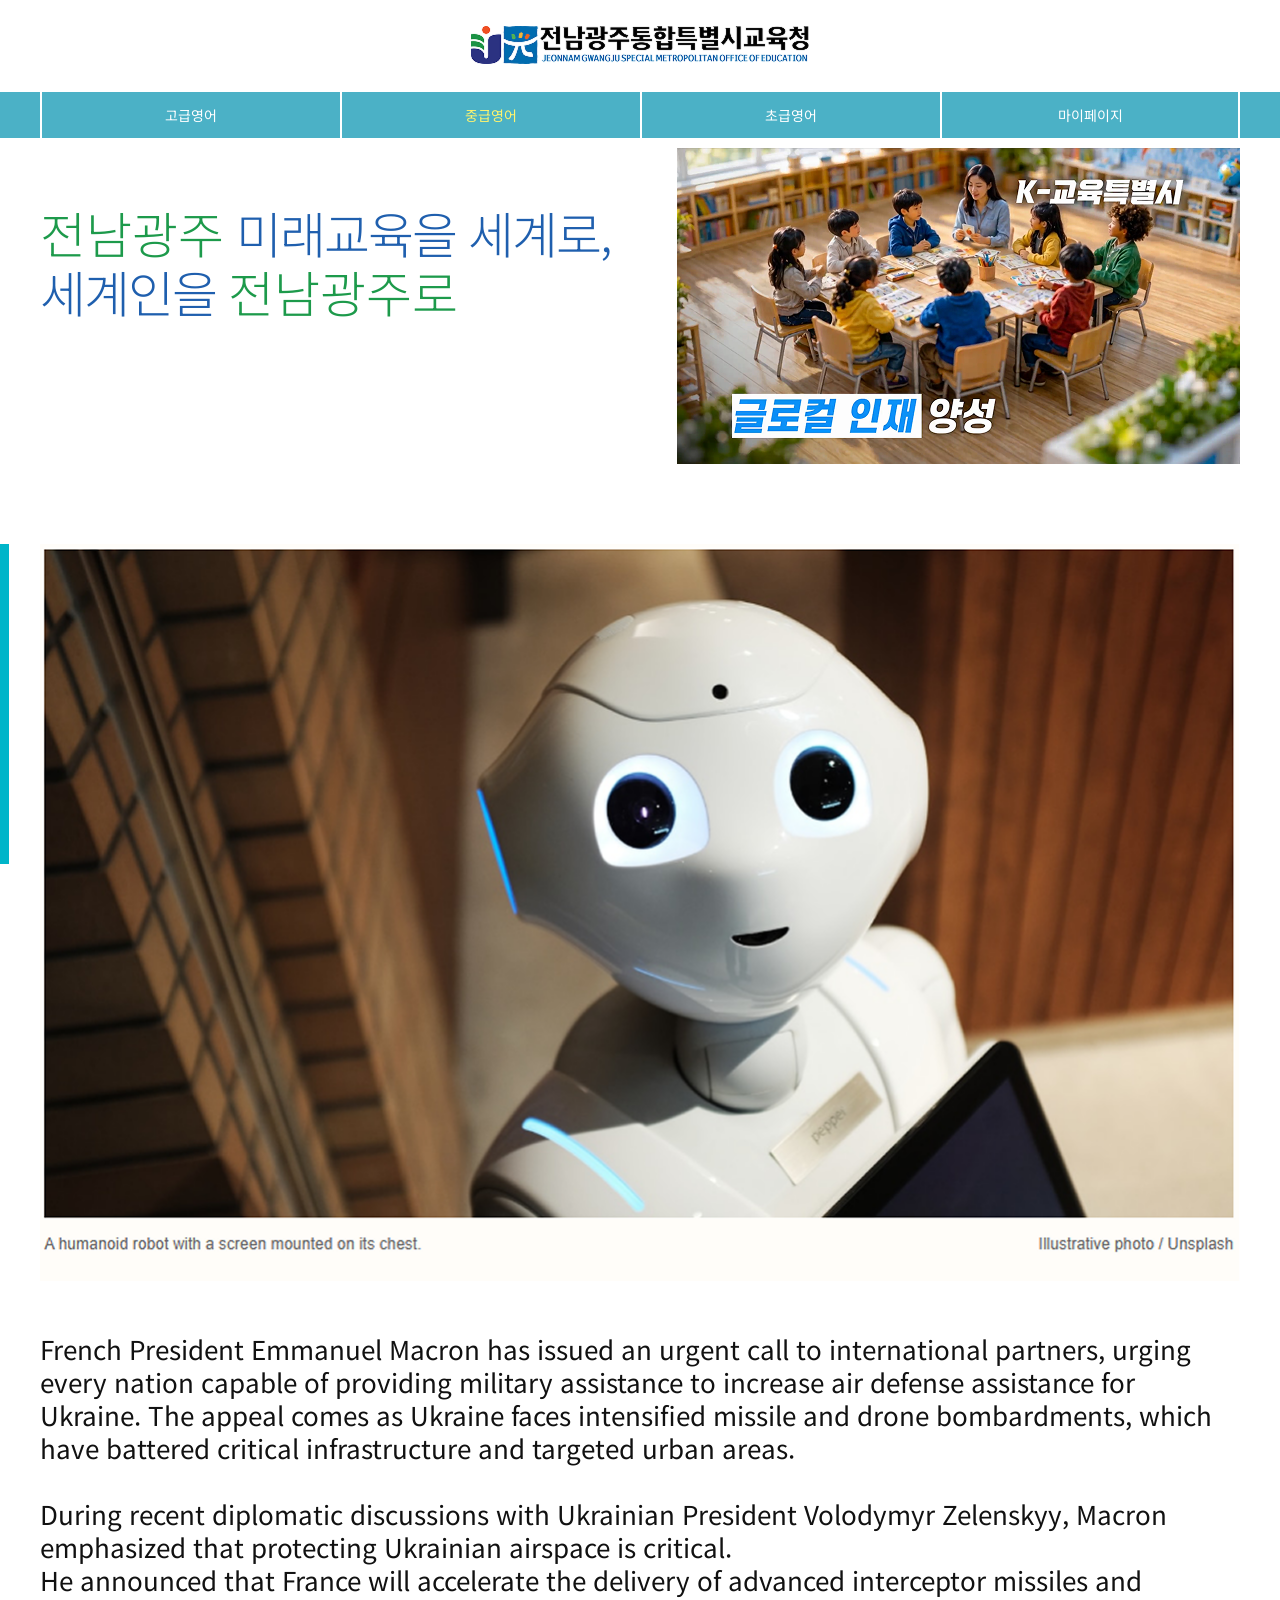
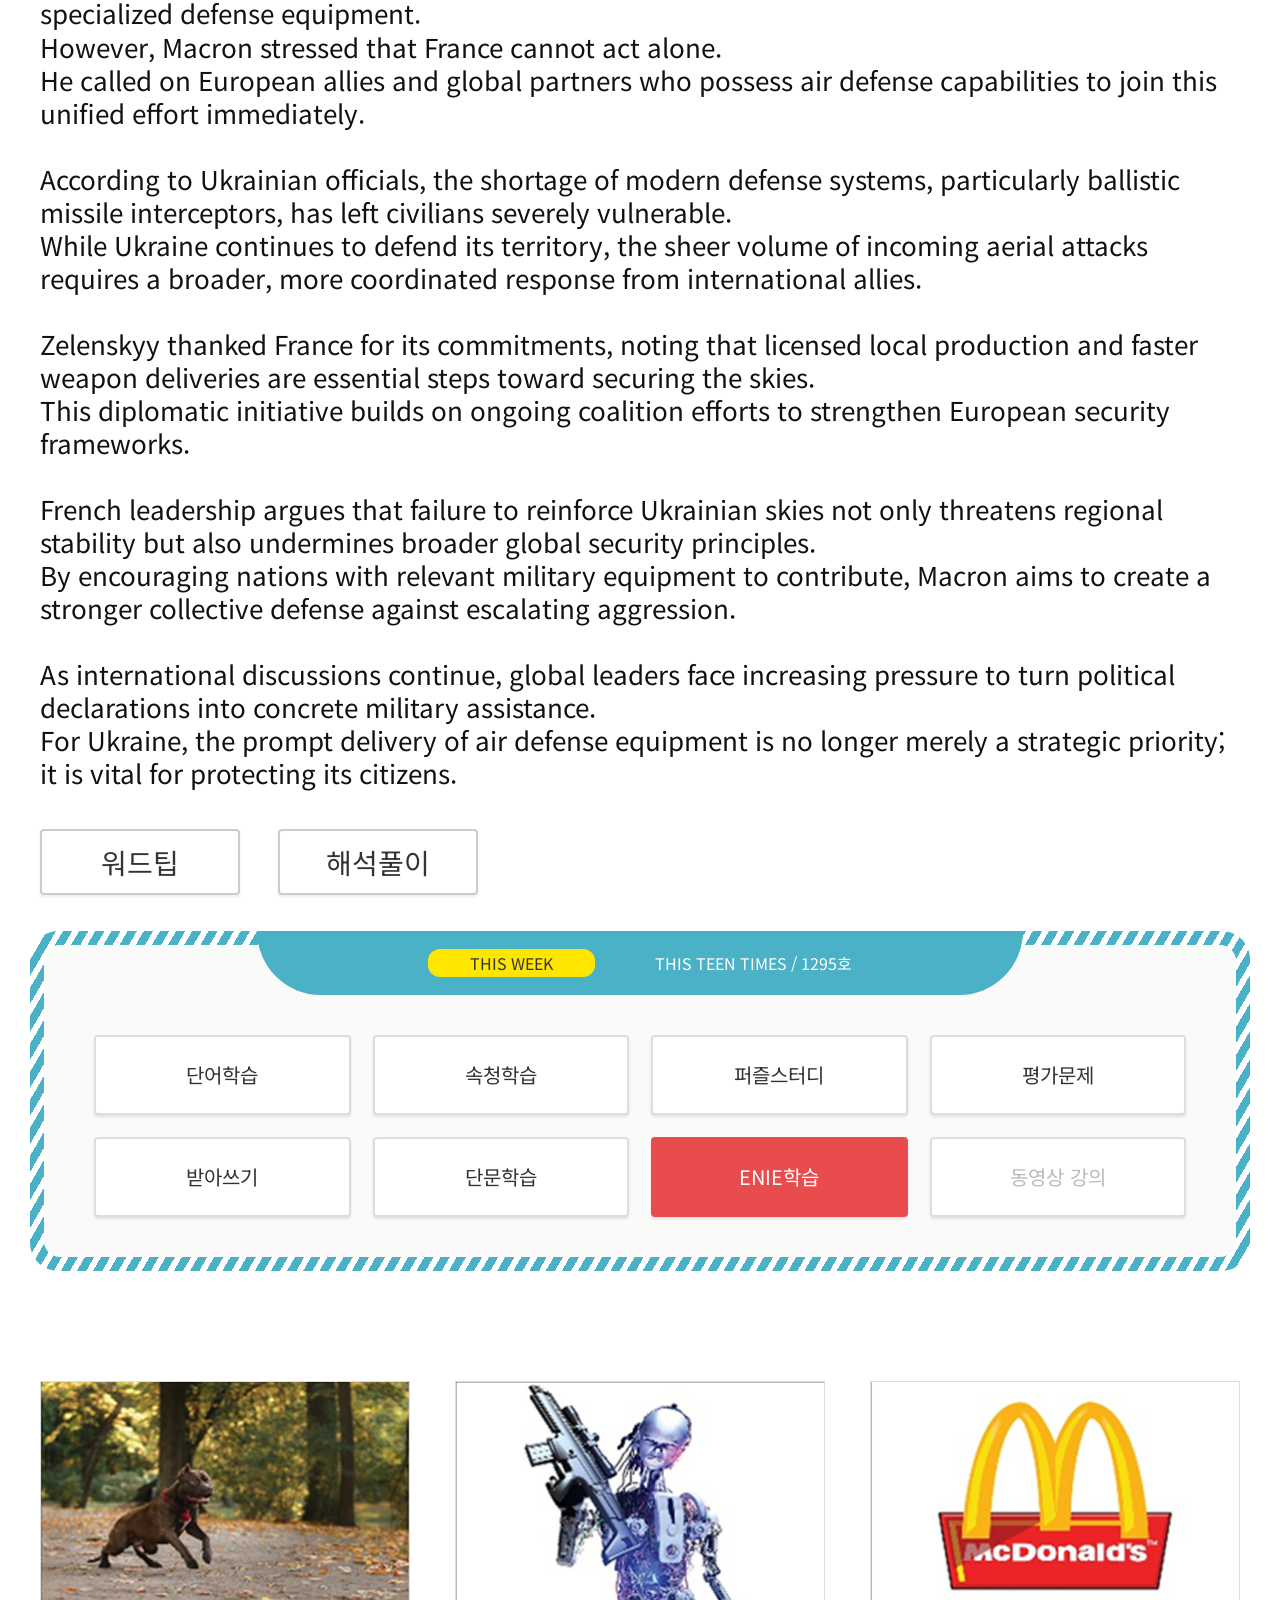
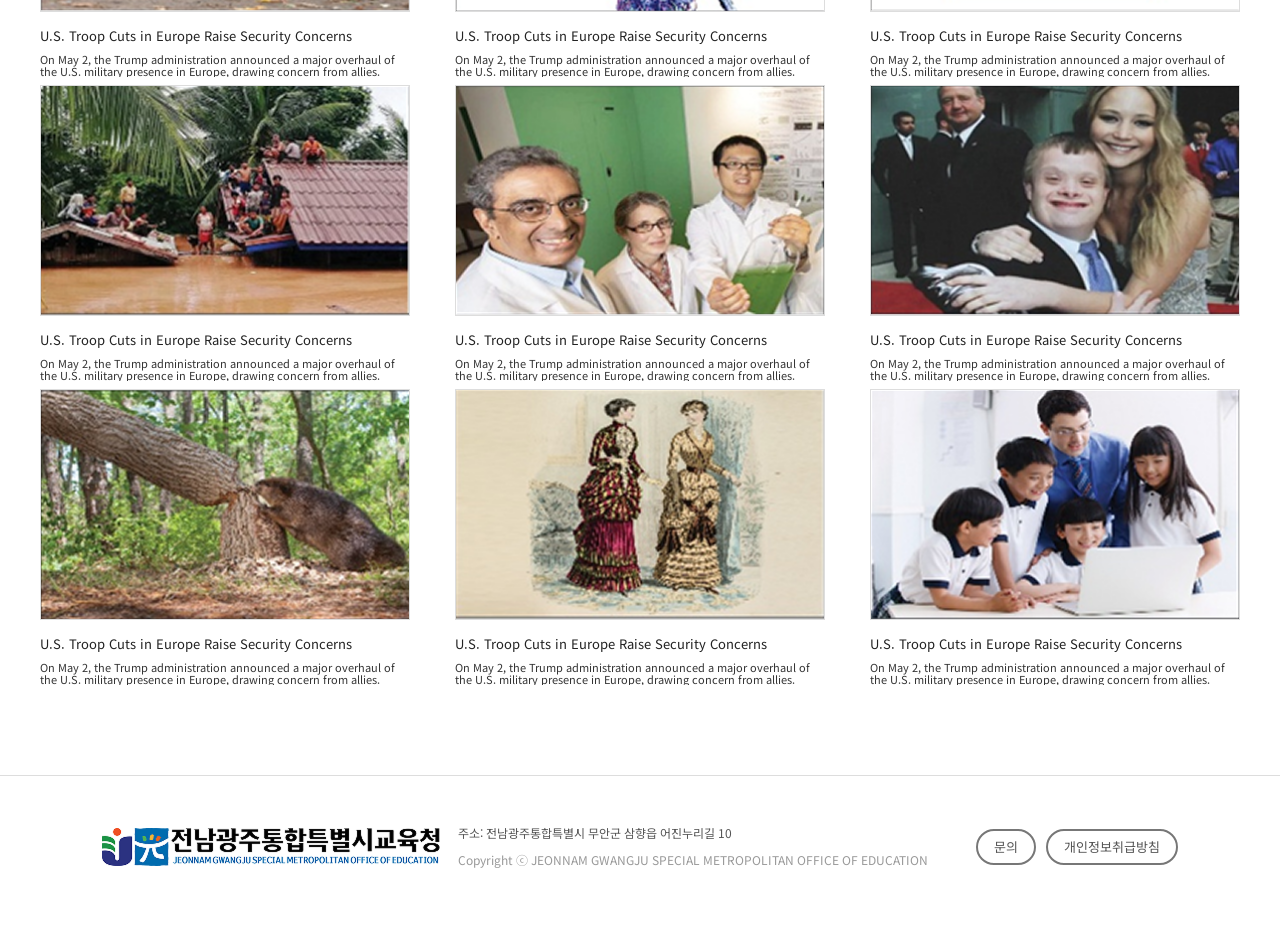
==== view.html @ 4d86f268 "https://github.com/CHAESeungHyeon/english-news.git" ====
<!doctype html>
<html lang="ko">
  <head>
    <meta charset="UTF-8" />
    <meta name="viewport" content="width=device-width, initial-scale=1.0" />
    <title>전남광주통합특별시교육청</title>
    <!-- reset -->
    <link rel="stylesheet" href="reset.css" />
    <!-- style -->
    <link rel="stylesheet" href="style.css" />
  </head>
  <body>
    <!-- Header-nav -->
    <header class="header">
      <a href="index.html"><img src="img/logo1.png" alt="전남광주통합특별시교육청" class="logo" /></a>
    </header>

    <nav class="gnb">
      <ul class="inner">
        <li class="nav-item">
          <a href="list.html">고급영어</a>
          <ul class="sub">
            <li><a href="list.html">LEVEL1</a></li>
            <li><a href="list.html">LEVEL2</a></li>
            <li><a href="list.html">LEVEL3</a></li>
            <li><a href="list.html">LEVEL4</a></li>
          </ul>
        </li>
        <li class="nav-item on">
          <a href="list.html">중급영어</a>
          <ul class="sub">
            <li><a href="list.html">LEVEL1</a></li>
            <li><a href="list.html">LEVEL2</a></li>
            <li><a href="list.html">LEVEL3</a></li>
            <li><a href="list.html">LEVEL4</a></li>
          </ul>
        </li>
        <li class="nav-item">
          <a href="list.html">초급영어</a>
          <ul class="sub">
            <li><a href="list.html">LEVEL1</a></li>
            <li><a href="list.html">LEVEL2</a></li>
            <li><a href="list.html">LEVEL3</a></li>
            <li><a href="list.html">LEVEL4</a></li>
          </ul>
        </li>
        <li class="nav-item"><a href="#">마이페이지</a></li>
      </ul>
    </nav>

    <!-- Hero -->
    <section class="hero">
      <div class="inner">
        <h2>
          <span class="green">전남광주</span> 미래교육을 세계로,<br />
          세계인을 <span class="green">전남광주로</span>
        </h2>
        <img src="img/video_frame.png" alt="K-교육특별시 글로컬 인재 양성" />
      </div>
    </section>

    <main class="sub-content">
      <div class="inner">
        <aside class="side-menu">
          <a href="list.html" class="on">World News</a>
          <a href="list.html">Global News</a>
          <a href="list.html">In Spotlight</a>
          <a href="#">기사자료 다운로드</a>
        </aside>
        <article>
          <img src="img/preview-detail%201.png" alt="A humanoid robot with a screen mounted on its chest." class="article-img" />
          <div class="article-body">
            <p>French President Emmanuel Macron has issued an urgent call to international partners, urging every nation capable of providing military assistance to increase air defense assistance for Ukraine. The appeal comes as Ukraine faces intensified missile and drone bombardments, which have battered critical infrastructure and targeted urban areas.</p>
            <p>During recent diplomatic discussions with Ukrainian President Volodymyr Zelenskyy, Macron emphasized that protecting Ukrainian airspace is critical.<br />He announced that France will accelerate the delivery of advanced interceptor missiles and specialized defense equipment.<br />However, Macron stressed that France cannot act alone.<br />He called on European allies and global partners who possess air defense capabilities to join this unified effort immediately.</p>
            <p>According to Ukrainian officials, the shortage of modern defense systems, particularly ballistic missile interceptors, has left civilians severely vulnerable.<br />While Ukraine continues to defend its territory, the sheer volume of incoming aerial attacks requires a broader, more coordinated response from international allies.</p>
            <p>Zelenskyy thanked France for its commitments, noting that licensed local production and faster weapon deliveries are essential steps toward securing the skies.<br />This diplomatic initiative builds on ongoing coalition efforts to strengthen European security frameworks.</p>
            <p>French leadership argues that failure to reinforce Ukrainian skies not only threatens regional stability but also undermines broader global security principles.<br />By encouraging nations with relevant military equipment to contribute, Macron aims to create a stronger collective defense against escalating aggression.</p>
            <p>As international discussions continue, global leaders face increasing pressure to turn political declarations into concrete military assistance.<br />For Ukraine, the prompt delivery of air defense equipment is no longer merely a strategic priority; it is vital for protecting its citizens.</p>
          </div>

          <div class="article-btns">
            <button type="button">워드팁</button>
            <button type="button">해석풀이</button>
          </div>
        </article>

        <!-- 학습 메뉴 -->
        <div class="study-box">
          <div class="study-inner">
            <div class="study-tab">
              <span class="week">THIS WEEK</span>
              <span>THIS TEEN TIMES / 1295호</span>
            </div>
            <div class="study-grid">
              <a href="#">단어학습</a>
              <a href="#">속청학습</a>
              <a href="#">퍼즐스터디</a>
              <a href="#">평가문제</a>
              <a href="#">받아쓰기</a>
              <a href="#">단문학습</a>
              <a href="#" class="active">ENIE학습</a>
              <a href="#" class="disabled">동영상 강의</a>
            </div>
          </div>
        </div>

        <!-- 관련 기사 -->
        <section class="related">
          <ul class="card-list">
            <li class="card">
              <a href="view.html">
                <div class="thumb"><img src="img/image%203.png" alt="" /></div>
                <h3>U.S. Troop Cuts in Europe Raise Security Concerns</h3>
                <p>On May 2, the Trump administration announced a major overhaul of the U.S. military presence in Europe, drawing concern from allies.</p>
              </a>
            </li>
            <li class="card">
              <a href="view.html">
                <div class="thumb"><img src="img/image%205.png" alt="" /></div>
                <h3>U.S. Troop Cuts in Europe Raise Security Concerns</h3>
                <p>On May 2, the Trump administration announced a major overhaul of the U.S. military presence in Europe, drawing concern from allies.</p>
              </a>
            </li>
            <li class="card">
              <a href="view.html">
                <div class="thumb"><img src="img/image%2010.png" alt="" /></div>
                <h3>U.S. Troop Cuts in Europe Raise Security Concerns</h3>
                <p>On May 2, the Trump administration announced a major overhaul of the U.S. military presence in Europe, drawing concern from allies.</p>
              </a>
            </li>
            <li class="card">
              <a href="view.html">
                <div class="thumb"><img src="img/image%205-1.png" alt="" /></div>
                <h3>U.S. Troop Cuts in Europe Raise Security Concerns</h3>
                <p>On May 2, the Trump administration announced a major overhaul of the U.S. military presence in Europe, drawing concern from allies.</p>
              </a>
            </li>
            <li class="card">
              <a href="view.html">
                <div class="thumb"><img src="img/image%203-1.png" alt="" /></div>
                <h3>U.S. Troop Cuts in Europe Raise Security Concerns</h3>
                <p>On May 2, the Trump administration announced a major overhaul of the U.S. military presence in Europe, drawing concern from allies.</p>
              </a>
            </li>
            <li class="card">
              <a href="view.html">
                <div class="thumb"><img src="img/image%203-2.png" alt="" /></div>
                <h3>U.S. Troop Cuts in Europe Raise Security Concerns</h3>
                <p>On May 2, the Trump administration announced a major overhaul of the U.S. military presence in Europe, drawing concern from allies.</p>
              </a>
            </li>
            <li class="card">
              <a href="view.html">
                <div class="thumb"><img src="img/image%2010-2.png" alt="" /></div>
                <h3>U.S. Troop Cuts in Europe Raise Security Concerns</h3>
                <p>On May 2, the Trump administration announced a major overhaul of the U.S. military presence in Europe, drawing concern from allies.</p>
              </a>
            </li>
            <li class="card">
              <a href="view.html">
                <div class="thumb"><img src="img/image%205-2.png" alt="" /></div>
                <h3>U.S. Troop Cuts in Europe Raise Security Concerns</h3>
                <p>On May 2, the Trump administration announced a major overhaul of the U.S. military presence in Europe, drawing concern from allies.</p>
              </a>
            </li>
            <li class="card">
              <a href="view.html">
                <div class="thumb"><img src="img/image%2010-1.png" alt="" /></div>
                <h3>U.S. Troop Cuts in Europe Raise Security Concerns</h3>
                <p>On May 2, the Trump administration announced a major overhaul of the U.S. military presence in Europe, drawing concern from allies.</p>
              </a>
            </li>
          </ul>
        </section>
      </div>
    </main>

    <!-- Footer -->
    <footer class="footer">
      <div class="inner">
        <img src="img/logo1.png" alt="전남광주통합특별시교육청" class="logo" />
        <address>
          주소: 전남광주통합특별시 무안군 삼향읍 어진누리길 10
          <span>Copyright ⓒ JEONNAM GWANGJU SPECIAL METROPOLITAN OFFICE OF EDUCATION</span>
        </address>
        <div class="footer-links">
          <a href="#">문의</a>
          <a href="#">개인정보취급방침</a>
        </div>
      </div>
    </footer>

    <script>
      // 학습 메뉴 버튼 클릭 시 학습플레이어(데모 이미지) 새 창으로 열기
      document.querySelectorAll('.study-grid a:not(.disabled)').forEach(function (btn) {
        btn.addEventListener('click', function (e) {
          e.preventDefault();
          window.open('player.html', 'studyPlayer', 'width=960,height=710,resizable=yes');
        });
      });
    </script>
  </body>
</html>
---- style.css ----
@import url("https://fonts.googleapis.com/css2?family=Noto+Sans+KR:wght@300;400;500;700&display=swap");

body {
  font-family: "Noto Sans KR", sans-serif;
  background: #fff;
  letter-spacing: 0;
}
* {
  letter-spacing: 0;
}

.inner {
  width: 1200px;
  margin: 0 auto;
  position: relative;
} /* 1200px 가운데 정렬 */

/* ===== Header ===== */
.header {
  padding: 26px 0 28px;
}
.header .logo {
  margin: 0 auto;
}

/* ===== GNB ===== */
.gnb {
  background: #4bb1c6;
  position: relative;
  z-index: 10;
}
.gnb .inner {
  display: flex;
} /* 메뉴 가로 배치 */
.gnb .nav-item {
  position: relative;
  width: 300px;
  border-left: 2px solid #fff;
  text-align: center;
}
.gnb .nav-item:last-child {
  border-right: 2px solid #fff;
}
.gnb .nav-item > a {
  display: block;
  line-height: 46px;
  color: #fff;
  font-size: 14px;
}
.gnb .nav-item:hover > a,
.gnb .nav-item.on > a {
  color: #fff46e;
} /* 이미지의 노란 글씨 */

/* 서브메뉴 */
.gnb .sub {
  display: none;
  position: absolute;
  top: 100%;
  left: -2px;
  width: 520px;
  background: #1f67b1;
}
.gnb .nav-item:hover .sub {
  display: flex;
}
.gnb .sub li {
  width: 130px;
}
.gnb .sub a {
  display: block;
  line-height: 48px;
  font-size: 13px;
  color: #fff;
}
.gnb .sub a:hover {
  color: #fff46e;
}

/* ===== Hero ===== */
.hero {
  padding-top: 10px;
}
.hero .inner {
  display: flex;
  justify-content: space-between;
}
.hero h2 {
  padding-top: 55px;
  font-size: 50px;
  font-weight: 300;
  white-space: nowrap;
  line-height: 1.18;
  letter-spacing: -2px;
  color: #1f5fae;
}
.hero h2 .green {
  color: #1d9a4b;
}
.hero img {
  width: 563px;
  height: 316px;
  object-fit: cover;
}

/* ===== Main - Level sections ===== */
.main-content {
  padding: 70px 0 80px;
}
.level-sec {
  border-bottom: 2px solid #555;
  padding-bottom: 12px;
  margin-bottom: 12px;
}
.pill {
  display: inline-block;
  min-width: 150px;
  padding: 0 44px;
  line-height: 32px;
  border: 2px solid #1f5fae;
  border-radius: 20px;
  color: #1f5fae;
  font-size: 14px;
  font-weight: 400;
  margin-bottom: 12px;
}

.card-list {
  display: grid;
  grid-template-columns: repeat(3, 370px);
  justify-content: space-between;
  row-gap: 24px;
}
.card a {
  display: block;
}
.card .thumb {
  overflow: hidden;
  border: 1px solid #ddd;
}
.card .thumb img {
  width: 100%;
  height: 229px;
  object-fit: cover;
  transition: transform 0.3s;
}
.card a:hover .thumb img {
  transform: scale(1.05);
}
.card h3 {
  margin-top: 14px;
  font-size: 13px;
  font-weight: 400;
  color: #222;
}
.card a:hover h3 {
  color: #1f5fae;
  text-decoration: underline;
}
.card p {
  margin-top: 8px;
  font-size: 11px;
  line-height: 1.1;
  color: #333;
  display: -webkit-box;
  -webkit-line-clamp: 2;
  line-clamp: 2;
  -webkit-box-orient: vertical;
  overflow: hidden;
}

/* 동영상 카드 */
.video-card .thumb img {
  height: 229px;
}
.video-card h3 {
  margin-top: 16px;
}
.video-card ul {
  margin-top: 8px;
  padding-left: 6px;
  font-size: 11px;
}
.video-card ul li::before {
  content: "•";
  margin-right: 6px;
}

/* ===== Sub page layout ===== */
.sub-content {
  padding: 80px 0 90px;
}
.side-menu {
  position: absolute;
  top: 0;
  right: calc(100% + 31px);
  width: 280px;
  padding: 12px 0;
  background: #00b5c9;
}
.side-menu a {
  display: block;
  padding: 0 36px 0 46px;
  line-height: 74px;
  white-space: nowrap;
  font-size: 26px;
  font-weight: 500;
  color: #fff;
}
.side-menu a:hover,
.side-menu a.on {
  color: #fff46e;
}

/* ===== List table ===== */
.board {
  width: 100%;
  border-collapse: collapse;
  border-top: 2px solid #00b0c8;
  table-layout: fixed;
}
.board th {
  height: 76px;
  font-size: 24px;
  font-weight: 400;
  color: #333;
  border-bottom: 1px solid #333;
}
.board td {
  height: 65px;
  font-size: 26px;
  color: #333;
  border-bottom: 1px solid #ddd;
}
.board .no {
  width: 145px;
  text-align: center;
}
.board .title {
  text-align: left;
  white-space: nowrap;
  overflow: hidden;
  text-overflow: ellipsis;
}
.board .view {
  width: 200px;
  text-align: center;
}
.board tbody tr:hover {
  background: #f3fbfc;
}
.btn-click {
  display: inline-block;
  width: 100px;
  line-height: 28px;
  border-radius: 14px;
  background: #00b5c9;
  color: #fff;
  font-size: 20px;
  transition: background 0.2s;
}
.btn-click:hover {
  background: #1f67b1;
}

/* ===== Article view ===== */
.article-img {
  width: 100%;
}
.article-body {
  margin-top: 50px;
  font-size: 26px;
  line-height: 1.27;
  color: #111;
}
.article-body p + p {
  margin-top: 33px;
}

.article-btns {
  display: flex;
  gap: 38px;
  margin-top: 40px;
}
.article-btns button {
  width: 200px;
  height: 66px;
  border: 2px solid #ccc;
  border-radius: 4px;
  font-size: 28px;
  color: #333;
  box-shadow: 0 2px 3px rgba(0, 0, 0, 0.08);
}
.article-btns button:hover {
  border-color: #4bb1c6;
  color: #4bb1c6;
}

/* 학습 박스 */
.study-box {
  margin: 36px -10px 0;
  padding: 14px;
  border-radius: 28px;
  background: repeating-linear-gradient(-60deg, #4bb1c6 0 8px, #fff 8px 14px);
}
.study-inner {
  position: relative;
  background: #fafaf8;
  border-radius: 16px;
  padding: 90px 50px 40px;
}
.study-tab {
  position: absolute;
  top: -14px;
  left: 50%;
  transform: translateX(-50%);
  width: 766px;
  height: 64px;
  background: #4bb1c6;
  border-radius: 0 0 90px 90px;
  display: flex;
  align-items: center;
  justify-content: center;
  gap: 60px;
  color: #fff;
  font-size: 16px;
}
.study-tab .week {
  background: #ffe600;
  color: #333;
  padding: 2px 42px;
  border-radius: 12px;
}
.study-grid {
  display: grid;
  grid-template-columns: repeat(4, 1fr);
  gap: 22px 22px;
}
.study-grid a {
  display: block;
  line-height: 76px;
  text-align: center;
  font-size: 20px;
  color: #333;
  background: #fff;
  border: 2px solid #ddd;
  border-radius: 4px;
  box-shadow: 0 2px 3px rgba(0, 0, 0, 0.1);
  transition: 0.2s;
}
.study-grid a:hover {
  border-color: #e84c4c;
  color: #e84c4c;
}
.study-grid a.active {
  background: #e84c4c;
  border-color: #e84c4c;
  color: #fff;
}
.study-grid a.disabled {
  color: #bbb;
  pointer-events: none;
}

.related {
  margin-top: 110px;
}
.related .card-list {
  row-gap: 8px;
}

/* ===== Footer ===== */
.footer {
  border-top: 1px solid #ddd;
  padding: 44px 0 70px;
}
.footer .inner {
  display: flex;
  align-items: center;
  justify-content: center;
  gap: 18px;
}
.footer .logo {
  width: 338px;
}
.footer address {
  font-style: normal;
  font-size: 12px;
  color: #555;
  line-height: 2.2;
}
.footer address span {
  display: block;
  color: #999;
}
.footer-links {
  display: flex;
  gap: 10px;
  margin-left: 30px;
}
.footer-links a {
  padding: 0 16px;
  line-height: 32px;
  border: 2px solid #777;
  border-radius: 18px;
  font-size: 13px;
  color: #555;
}
.footer-links a:hover {
  background: #555;
  color: #fff;
}
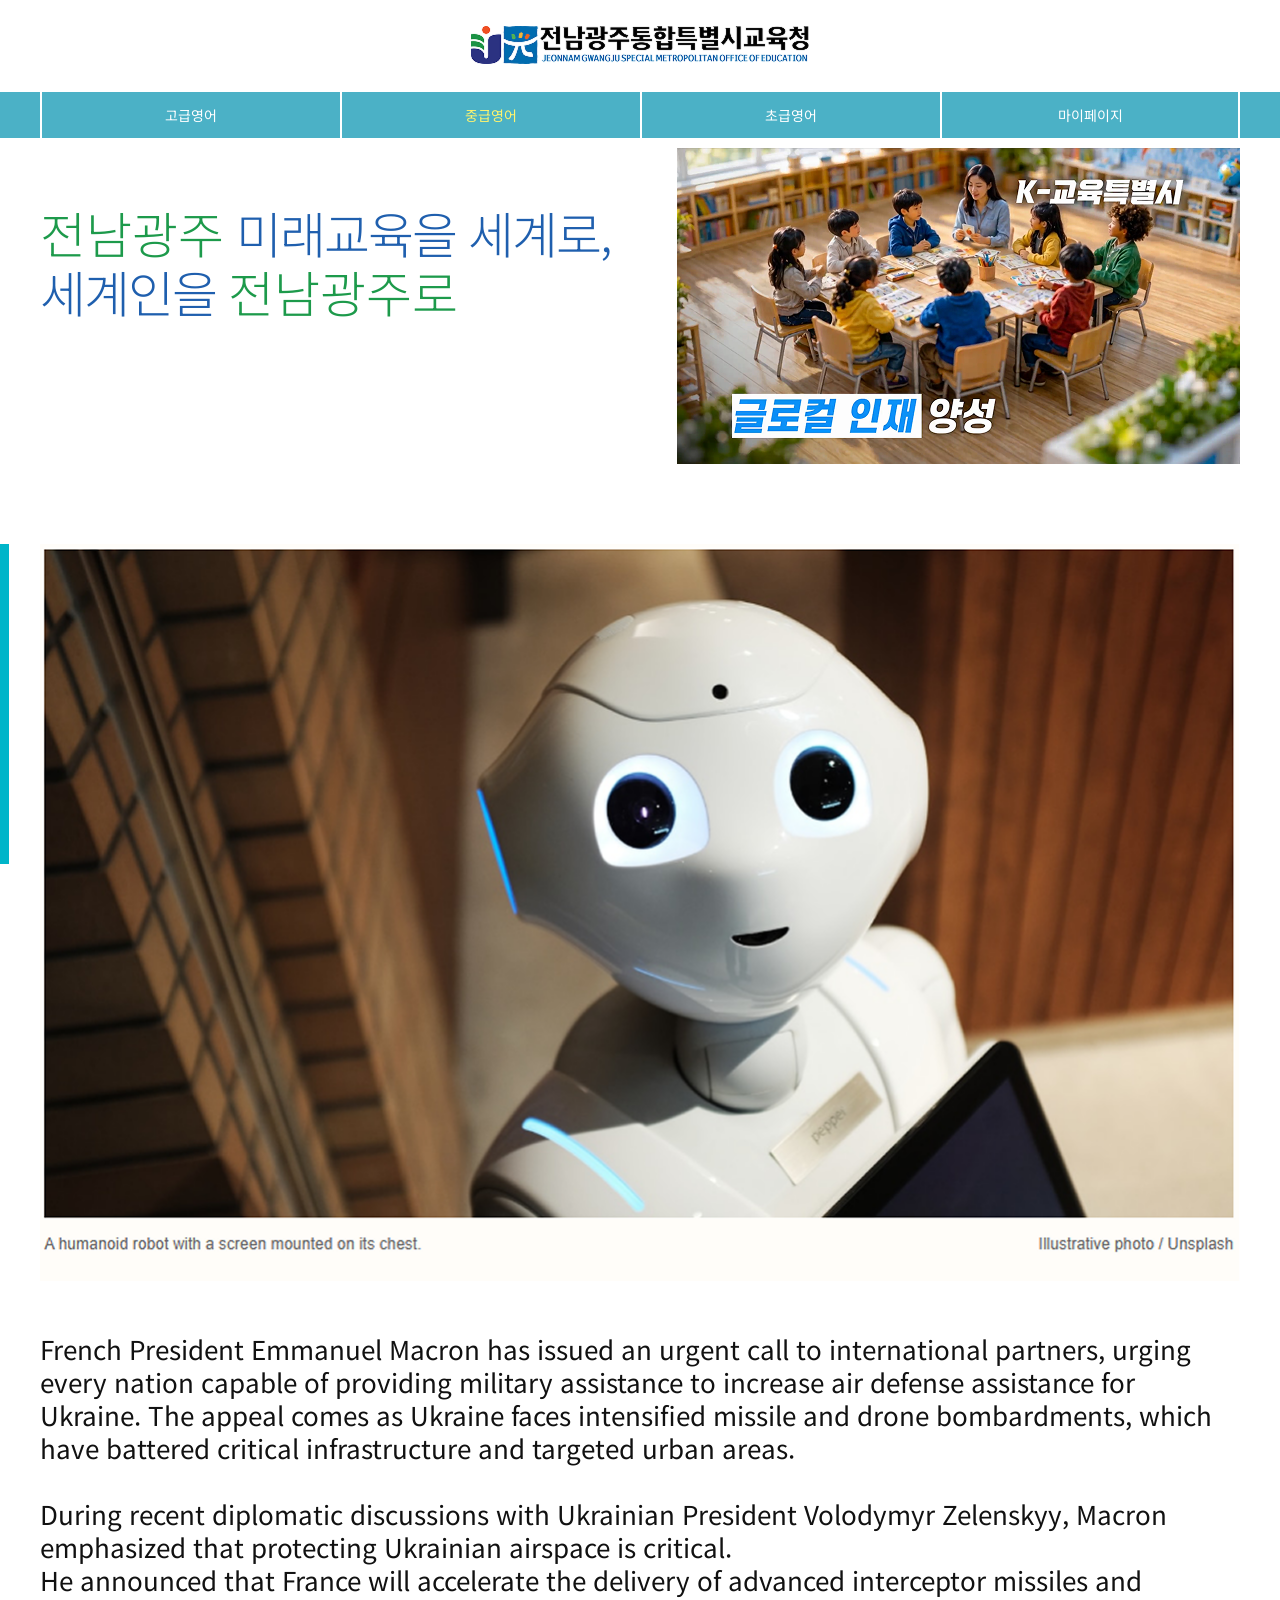
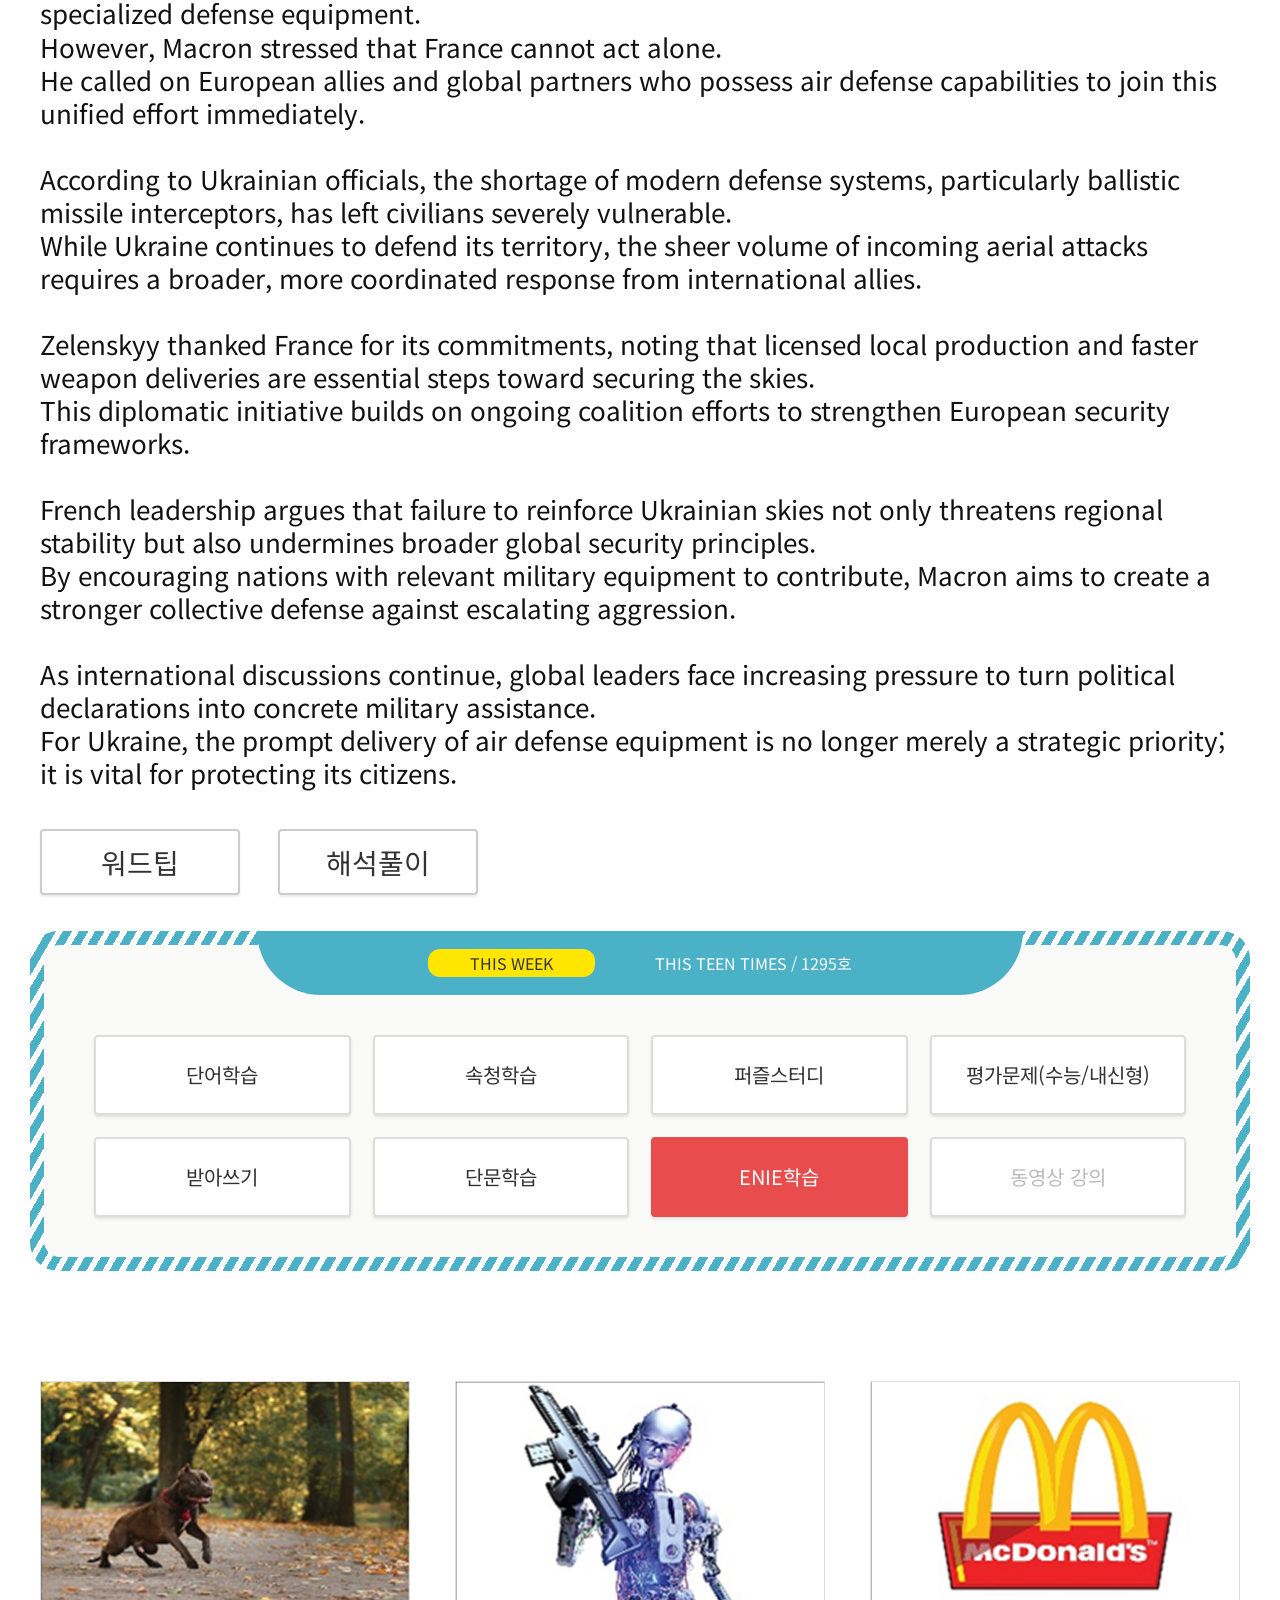
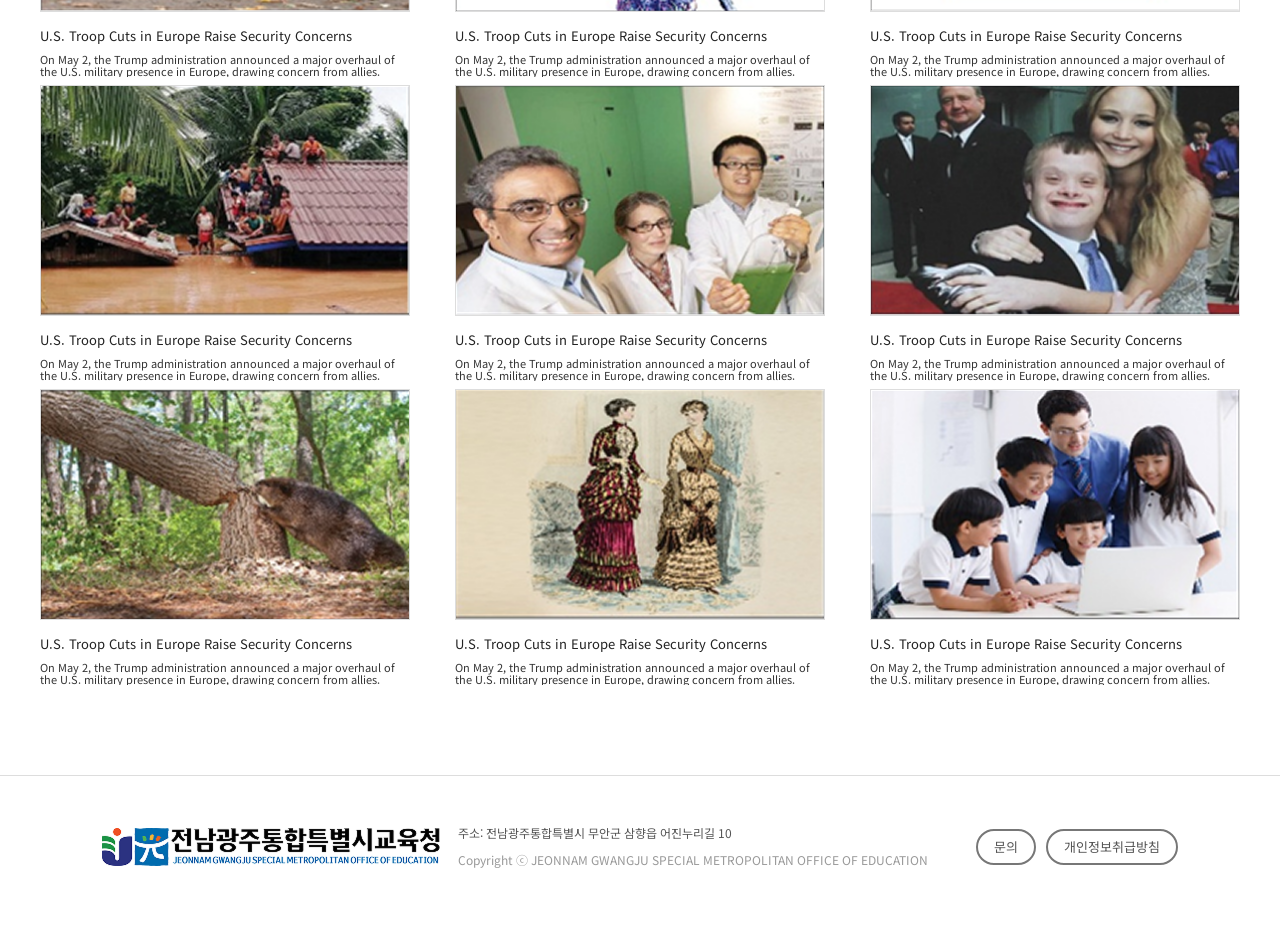
==== commit 8ce10cd5: "261006" ====
--- a/view.html
+++ b/view.html
@@ -95,7 +95,7 @@
               <a href="#">단어학습</a>
               <a href="#">속청학습</a>
               <a href="#">퍼즐스터디</a>
-              <a href="#">평가문제</a>
+              <a href="#">평가문제(수능/내신형)</a>
               <a href="#">받아쓰기</a>
               <a href="#">단문학습</a>
               <a href="#" class="active">ENIE학습</a>
--- a/style.css
+++ b/style.css
@@ -410,3 +410,226 @@
   background: #555;
   color: #fff;
 }
+
+/* ===== Responsive ===== */
+@media (max-width: 1240px) {
+  .inner {
+    width: auto;
+    padding: 0 20px;
+  }
+  .gnb .inner {
+    padding: 0;
+  }
+  .gnb .nav-item {
+    flex: 1;
+    width: auto;
+  }
+  .hero .inner {
+    gap: 30px;
+  }
+  .hero img {
+    width: 47%;
+    height: auto;
+    aspect-ratio: 563 / 316;
+  }
+  .card-list {
+    grid-template-columns: repeat(3, 1fr);
+    column-gap: 24px;
+  }
+  .card .thumb img,
+  .video-card .thumb img {
+    height: auto;
+    aspect-ratio: 370 / 229;
+  }
+  /* 서브페이지 사이드 메뉴: 본문 위 가로 탭으로 */
+  .side-menu {
+    position: static;
+    display: flex;
+    width: auto;
+    padding: 0;
+    margin-bottom: 30px;
+    overflow-x: auto;
+  }
+  .side-menu a {
+    padding: 0 20px;
+    line-height: 52px;
+    font-size: 18px;
+  }
+}
+
+@media (max-width: 768px) {
+  .inner {
+    padding: 0 16px;
+  }
+  .header {
+    padding: 16px 0;
+  }
+  .header .logo {
+    max-width: 70%;
+  }
+
+  /* GNB: 4칸 균등, 서브메뉴는 숨김 */
+  .gnb .nav-item {
+    border-left-width: 1px;
+  }
+  .gnb .nav-item:last-child {
+    border-right-width: 1px;
+  }
+  .gnb .nav-item > a {
+    font-size: 13px;
+    line-height: 44px;
+  }
+  .gnb .nav-item:hover .sub {
+    display: none;
+  }
+
+  /* Hero */
+  .hero .inner {
+    flex-direction: column;
+    gap: 20px;
+  }
+  .hero h2 {
+    padding-top: 20px;
+    font-size: 30px;
+    letter-spacing: -1px;
+    white-space: normal;
+  }
+  .hero img {
+    width: 100%;
+  }
+
+  /* 카드 */
+  .main-content {
+    padding: 40px 0 50px;
+  }
+  .level-sec {
+    padding-bottom: 20px;
+    margin-bottom: 20px;
+  }
+  .card-list {
+    grid-template-columns: repeat(2, 1fr);
+    column-gap: 16px;
+  }
+  .card h3 {
+    font-size: 14px;
+  }
+  .card p,
+  .video-card ul {
+    font-size: 12px;
+    line-height: 1.4;
+  }
+  .pill {
+    min-width: 0;
+    padding: 0 24px;
+  }
+
+  /* 서브페이지 */
+  .sub-content {
+    padding: 30px 0 50px;
+  }
+  .side-menu a {
+    padding: 0 16px;
+    line-height: 46px;
+    font-size: 15px;
+  }
+  .board th {
+    height: 50px;
+    font-size: 15px;
+  }
+  .board td {
+    height: 48px;
+    font-size: 15px;
+  }
+  .board .no {
+    width: 50px;
+  }
+  .board .view {
+    width: 80px;
+  }
+  .btn-click {
+    width: 64px;
+    line-height: 26px;
+    font-size: 13px;
+  }
+  .article-body {
+    margin-top: 24px;
+    font-size: 16px;
+    line-height: 1.6;
+  }
+  .article-body p + p {
+    margin-top: 18px;
+  }
+  .article-btns {
+    gap: 12px;
+    margin-top: 24px;
+  }
+  .article-btns button {
+    flex: 1;
+    width: auto;
+    height: 48px;
+    font-size: 17px;
+  }
+  .study-box {
+    margin: 30px 0 0;
+    padding: 8px;
+    border-radius: 18px;
+  }
+  .study-inner {
+    padding: 70px 14px 20px;
+  }
+  .study-tab {
+    top: -8px;
+    width: 92%;
+    height: auto;
+    padding: 10px 12px 14px;
+    flex-direction: column;
+    gap: 6px;
+    border-radius: 0 0 40px 40px;
+    font-size: 13px;
+  }
+  .study-tab .week {
+    padding: 0 24px;
+  }
+  .study-grid {
+    grid-template-columns: repeat(2, 1fr);
+    gap: 10px;
+  }
+  .study-grid a {
+    line-height: 52px;
+    font-size: 16px;
+  }
+  .related {
+    margin-top: 50px;
+  }
+
+  /* Footer */
+  .footer {
+    padding: 30px 0 40px;
+  }
+  .footer .inner {
+    flex-direction: column;
+    text-align: center;
+    gap: 10px;
+  }
+  .footer .logo {
+    width: 220px;
+  }
+  .footer address {
+    line-height: 1.8;
+  }
+  .footer-links {
+    margin: 6px 0 0;
+  }
+}
+
+@media (max-width: 480px) {
+  .gnb .nav-item > a {
+    font-size: 12px;
+  }
+  .hero h2 {
+    font-size: 26px;
+  }
+  .card-list {
+    grid-template-columns: 1fr;
+  }
+}
